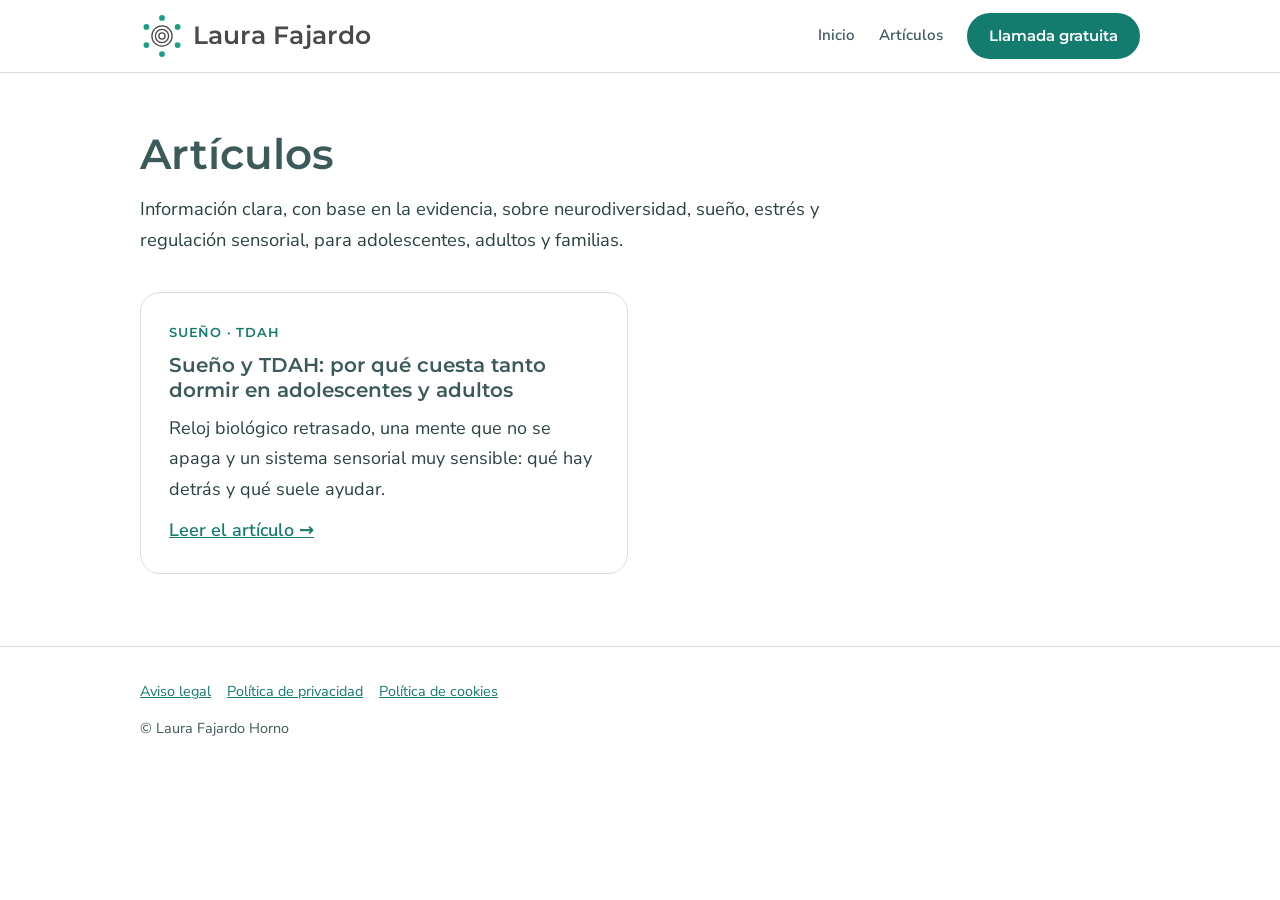
==== blog/index.html @ 9c2337bb "Añadir sección de artículos y primer artículo sobre sueño y TDAH Co-Authored-By: Claude Sonnet 5.5 <" ====
<!DOCTYPE html>
<html lang="es">
<head>
<meta charset="UTF-8">
<meta name="viewport" content="width=device-width, initial-scale=1.0">
<title>Artículos sobre neurodiversidad, sueño y regulación | Laura Fajardo</title>
<meta name="description" content="Artículos de Laura Fajardo, terapeuta ocupacional, sobre TDAH, autismo, altas capacidades, sueño, estrés y regulación sensorial, con base en la evidencia.">
<meta name="author" content="Laura Fajardo">
<link rel="canonical" href="https://www.laurafajardoto.com/blog/">
<link rel="icon" href="/marca/logo/favicon.svg" type="image/svg+xml">
<meta property="og:type" content="website">
<meta property="og:locale" content="es_ES">
<meta property="og:title" content="Artículos sobre neurodiversidad, sueño y regulación | Laura Fajardo">
<meta property="og:description" content="TDAH, autismo, altas capacidades, sueño, estrés y regulación sensorial, explicados con claridad y con base en la evidencia.">
<meta property="og:url" content="https://www.laurafajardoto.com/blog/">
<meta property="og:image" content="https://www.laurafajardoto.com/marca/subir-a-github/og-laura-fajardo.jpg">
<meta name="twitter:card" content="summary_large_image">
<link rel="preconnect" href="https://fonts.googleapis.com">
<link rel="preconnect" href="https://fonts.gstatic.com" crossorigin>
<link href="https://fonts.googleapis.com/css2?family=Montserrat:wght@500;600&family=Nunito+Sans:wght@400;600&display=swap" rel="stylesheet">
<link rel="stylesheet" href="/blog/estilos.css">
</head>
<body>

<header>
  <div class="wrap bar">
    <a href="/" aria-label="Laura Fajardo, ir al inicio">
      <svg class="logo" xmlns="http://www.w3.org/2000/svg" viewBox="0 0 560 100" role="img" aria-label="Laura Fajardo">
        <g fill="none" stroke="#4a4a4a" stroke-width="3"><circle cx="50" cy="50" r="7"/><circle cx="50" cy="50" r="15"/><circle cx="50" cy="50" r="23"/></g>
        <g fill="#16a085"><circle cx="50" cy="9" r="6.5"/><circle cx="85.5" cy="29.5" r="6.5"/><circle cx="85.5" cy="70.5" r="6.5"/><circle cx="50" cy="91" r="6.5"/><circle cx="14.5" cy="70.5" r="6.5"/><circle cx="14.5" cy="29.5" r="6.5"/></g>
        <text x="120" y="68" font-family="Montserrat, Avenir Next, Segoe UI, Arial, sans-serif" font-size="56" font-weight="600" letter-spacing="0.5" fill="#4a4a4a">Laura Fajardo</text>
      </svg>
    </a>
    <nav aria-label="Principal">
      <ul>
        <li class="oculta-movil"><a href="/">Inicio</a></li>
        <li><a href="/blog/">Artículos</a></li>
        <li><a class="btn btn-p" href="https://calendar.app.google/Lk1KQupNKWJ7DPoT9" target="_blank" rel="noopener">Llamada gratuita</a></li>
      </ul>
    </nav>
  </div>
</header>

<main>
<section class="listado">
  <div class="wrap">
    <h1>Artículos</h1>
    <p class="lead">Información clara, con base en la evidencia, sobre neurodiversidad, sueño, estrés y regulación sensorial, para adolescentes, adultos y familias.</p>
    <div class="tarjetas">
      <article class="tarjeta">
        <span class="tag">Sueño · TDAH</span>
        <h2><a href="/blog/sueno-tdah-adolescentes-adultos.html">Sueño y TDAH: por qué cuesta tanto dormir en adolescentes y adultos</a></h2>
        <p>Reloj biológico retrasado, una mente que no se apaga y un sistema sensorial muy sensible: qué hay detrás y qué suele ayudar.</p>
        <a class="mas" href="/blog/sueno-tdah-adolescentes-adultos.html">Leer el artículo →</a>
      </article>
    </div>
  </div>
</section>
</main>

<footer>
  <div class="wrap">
    <a href="/legal/aviso-legal.html">Aviso legal</a><a href="/legal/politica-de-privacidad.html">Política de privacidad</a><a href="/legal/politica-de-cookies.html">Política de cookies</a>
    <p style="margin-top:12px">© Laura Fajardo Horno</p>
  </div>
</footer>

<div class="barra-movil"><a class="btn btn-p" href="https://calendar.app.google/Lk1KQupNKWJ7DPoT9" target="_blank" rel="noopener">Reservar llamada gratuita</a></div>
</body>
</html>
---- blog/estilos.css ----
:root{
  --pizarra:#3D5A5A;
  --pizarra-profunda:#2B4242;
  --turquesa:#1BA898;
  --turquesa-profunda:#147B6F;
  --crema:#F5F3EC;
  --blanco:#fff;
  --borde:#D9DDDA;
}
*{margin:0;padding:0;box-sizing:border-box}
body{font-family:'Nunito Sans',system-ui,sans-serif;font-size:18px;line-height:1.7;color:var(--pizarra-profunda);background:var(--blanco)}
h1,h2,h3{font-family:'Montserrat',system-ui,sans-serif;font-weight:600;line-height:1.25;color:var(--pizarra)}
h1{font-size:clamp(1.8rem,4.2vw,2.6rem)}
h2{font-size:clamp(1.35rem,2.8vw,1.8rem);margin:2em 0 .6em}
h3{font-size:1.1rem;margin:1.4em 0 .4em}
p+p{margin-top:1em}
a{color:var(--turquesa-profunda)}
.wrap{max-width:1040px;margin:0 auto;padding:0 20px}
.texto{max-width:720px;margin:0 auto;padding:0 20px}
:focus-visible{outline:3px solid var(--pizarra);outline-offset:3px}

.btn{display:inline-flex;align-items:center;justify-content:center;min-height:48px;padding:12px 28px;border-radius:999px;font-family:'Montserrat',system-ui,sans-serif;font-weight:600;font-size:1rem;text-decoration:none;border:2px solid var(--turquesa-profunda);cursor:pointer}
.btn-p{background:var(--turquesa-profunda);color:#fff}
.btn-p:hover{background:var(--pizarra-profunda);border-color:var(--pizarra-profunda)}
.btn-s{background:transparent;color:var(--turquesa-profunda)}
.btn-s:hover{background:var(--turquesa-profunda);color:#fff}

header{position:sticky;top:0;z-index:10;background:var(--blanco);border-bottom:1px solid var(--borde)}
.bar{display:flex;align-items:center;justify-content:space-between;gap:16px;min-height:72px}
.logo{height:44px;width:auto;display:block}
nav ul{display:flex;gap:24px;list-style:none;align-items:center}
nav a:not(.btn){color:var(--pizarra);text-decoration:none;font-weight:600;font-size:.95rem;padding:10px 0;display:inline-block}
nav a:not(.btn):hover{color:var(--turquesa-profunda)}
nav .btn{min-height:44px;padding:8px 20px;font-size:.95rem}
@media(max-width:820px){nav li.oculta-movil{display:none}nav ul{gap:16px}}

/* artículo */
article{padding:48px 0 24px}
.migas{font-size:.9rem;color:var(--pizarra);margin-bottom:20px}
.migas a{color:var(--pizarra)}
.meta{margin:12px 0 28px;font-size:.95rem;color:var(--pizarra)}
.entradilla{font-size:1.2rem;color:var(--pizarra-profunda)}
.resumen{background:var(--crema);border-radius:20px;padding:24px 28px;margin:32px 0}
.resumen h2{margin:0 0 .5em;font-size:1.15rem}
.resumen ul{margin-left:1.2em}
.resumen li+li{margin-top:.4em}
article ul,article ol{margin:1em 0 1em 1.3em}
article li+li{margin-top:.5em}
.aviso{border-left:4px solid var(--turquesa);padding:4px 0 4px 20px;margin:28px 0;color:var(--pizarra)}
.cta{background:var(--pizarra-profunda);color:#fff;border-radius:24px;padding:36px 32px;margin:48px 0;text-align:center}
.cta h2{color:#fff;margin:0 0 .4em}
.cta p{max-width:52ch;margin-inline:auto}
.cta .btn-p{background:#fff;color:var(--pizarra-profunda);border-color:#fff;margin-top:20px}
.cta .btn-p:hover{background:var(--crema)}
.autora{display:flex;gap:20px;align-items:center;border-top:1px solid var(--borde);border-bottom:1px solid var(--borde);padding:24px 0;margin:40px 0}
.autora img{width:84px;height:84px;border-radius:50%;object-fit:cover;object-position:center 20%;flex:none}
.autora p{font-size:.98rem}
.faq details{background:var(--crema);border-radius:16px;padding:4px 20px;margin-top:12px}
.faq summary{min-height:48px;display:flex;align-items:center;cursor:pointer;font-family:'Montserrat',sans-serif;font-weight:600;color:var(--pizarra)}
.faq p{padding:0 0 16px}
.refs{font-size:.92rem;color:var(--pizarra)}
.refs li+li{margin-top:.6em}

/* listado */
.listado{padding:56px 0 72px}
.listado .lead{font-size:1.15rem;max-width:62ch;margin-top:12px}
.tarjetas{display:grid;grid-template-columns:repeat(2,1fr);gap:24px;margin-top:36px}
@media(max-width:820px){.tarjetas{grid-template-columns:1fr}}
.tarjeta{background:var(--blanco);border:1px solid var(--borde);border-radius:20px;padding:28px;display:flex;flex-direction:column;gap:10px}
.tarjeta .tag{font-family:'Montserrat',sans-serif;font-weight:600;font-size:.82rem;color:var(--turquesa-profunda);text-transform:uppercase;letter-spacing:.06em}
.tarjeta h2{margin:0;font-size:1.25rem}
.tarjeta h2 a{color:var(--pizarra);text-decoration:none}
.tarjeta h2 a:hover{color:var(--turquesa-profunda);text-decoration:underline}
.tarjeta .mas{margin-top:auto;font-weight:600}

footer{padding:32px 0;font-size:.9rem;color:var(--pizarra);border-top:1px solid var(--borde)}
footer a{margin-right:16px}
.barra-movil{display:none}
@media(max-width:820px){.barra-movil{display:block;position:fixed;left:0;right:0;bottom:0;z-index:20;padding:10px 16px calc(10px + env(safe-area-inset-bottom));background:rgba(255,255,255,.96);border-top:1px solid var(--borde)}.barra-movil .btn{width:100%}body{padding-bottom:72px}}
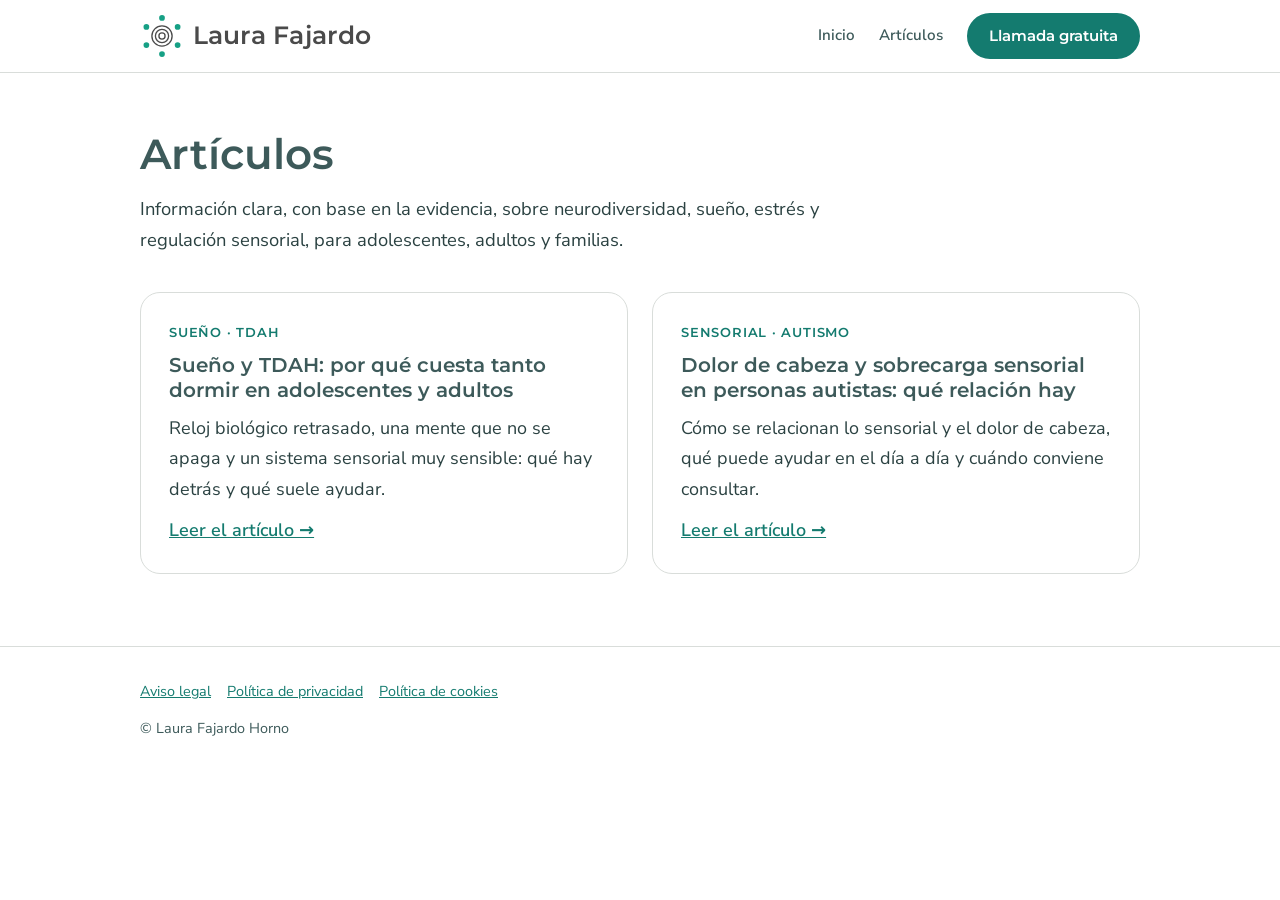
==== commit 00e8154e: "Añadir artículo sobre dolor de cabeza y sobrecarga sensorial en autismo Co-Authored-By: Claude Sonne" ====
--- a/blog/index.html
+++ b/blog/index.html
@@ -53,6 +53,12 @@
         <p>Reloj biológico retrasado, una mente que no se apaga y un sistema sensorial muy sensible: qué hay detrás y qué suele ayudar.</p>
         <a class="mas" href="/blog/sueno-tdah-adolescentes-adultos.html">Leer el artículo →</a>
       </article>
+      <article class="tarjeta">
+        <span class="tag">Sensorial · Autismo</span>
+        <h2><a href="/blog/dolor-de-cabeza-sobrecarga-sensorial-autismo.html">Dolor de cabeza y sobrecarga sensorial en personas autistas: qué relación hay</a></h2>
+        <p>Cómo se relacionan lo sensorial y el dolor de cabeza, qué puede ayudar en el día a día y cuándo conviene consultar.</p>
+        <a class="mas" href="/blog/dolor-de-cabeza-sobrecarga-sensorial-autismo.html">Leer el artículo →</a>
+      </article>
     </div>
   </div>
 </section>
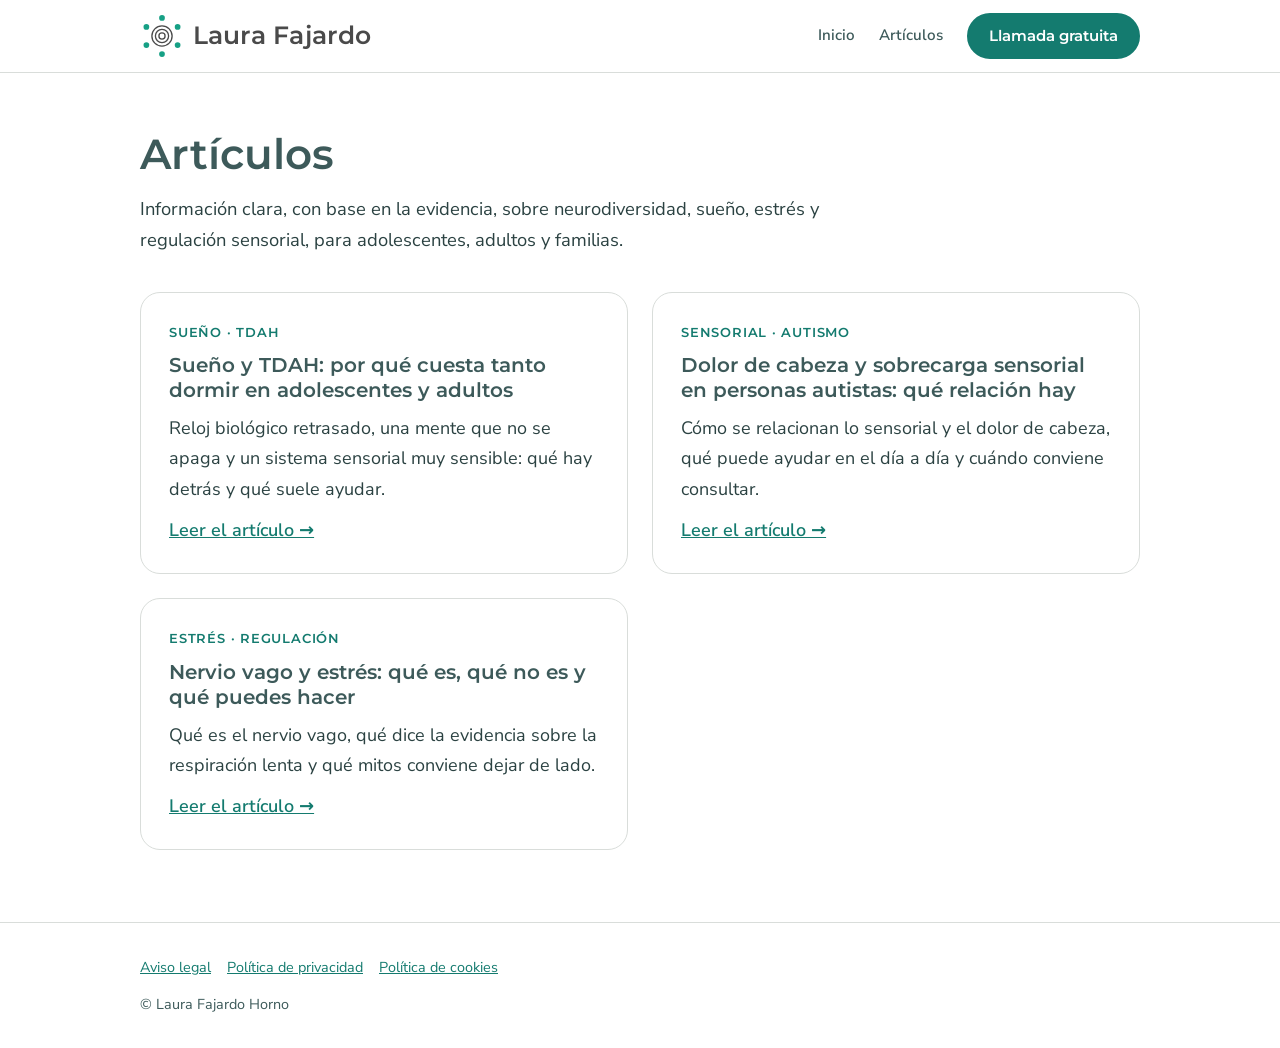
==== commit 52a69b9c: "Añadir artículo sobre nervio vago y estrés Co-Authored-By: Claude Sonnet 5.5 <noreply@anthropic.com>" ====
--- a/blog/index.html
+++ b/blog/index.html
@@ -59,6 +59,12 @@
         <p>Cómo se relacionan lo sensorial y el dolor de cabeza, qué puede ayudar en el día a día y cuándo conviene consultar.</p>
         <a class="mas" href="/blog/dolor-de-cabeza-sobrecarga-sensorial-autismo.html">Leer el artículo →</a>
       </article>
+      <article class="tarjeta">
+        <span class="tag">Estrés · Regulación</span>
+        <h2><a href="/blog/nervio-vago-estres-regulacion.html">Nervio vago y estrés: qué es, qué no es y qué puedes hacer</a></h2>
+        <p>Qué es el nervio vago, qué dice la evidencia sobre la respiración lenta y qué mitos conviene dejar de lado.</p>
+        <a class="mas" href="/blog/nervio-vago-estres-regulacion.html">Leer el artículo →</a>
+      </article>
     </div>
   </div>
 </section>
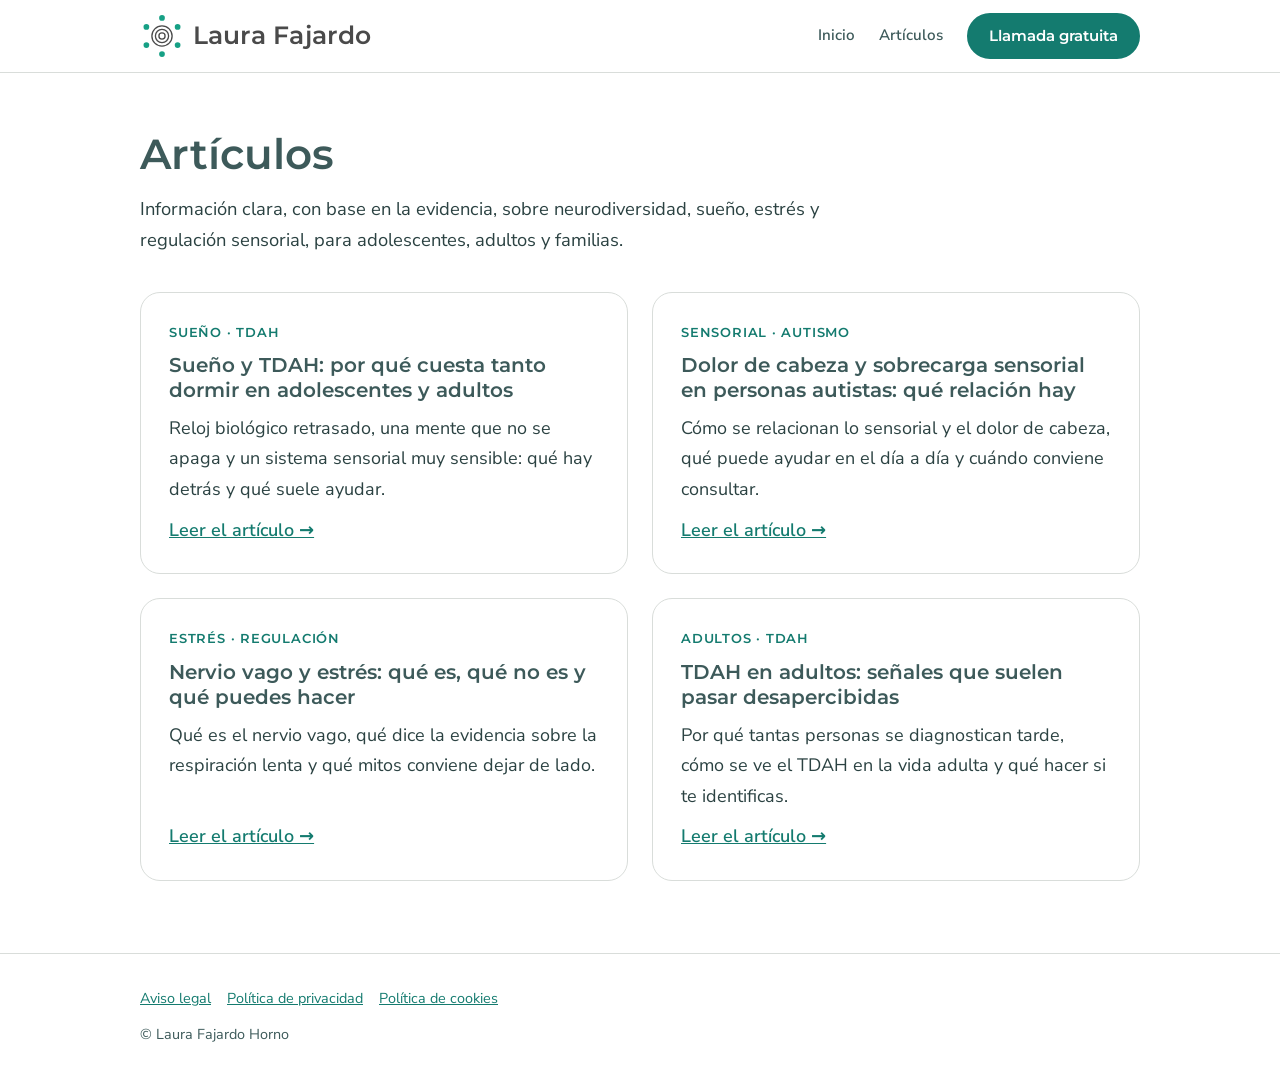
==== commit fc48a49f: "Añadir artículo sobre TDAH en adultos y optimizar títulos y estilo de los artículos Co-Authored-By: " ====
--- a/blog/index.html
+++ b/blog/index.html
@@ -3,14 +3,14 @@
 <head>
 <meta charset="UTF-8">
 <meta name="viewport" content="width=device-width, initial-scale=1.0">
-<title>Artículos sobre neurodiversidad, sueño y regulación | Laura Fajardo</title>
+<title>Artículos sobre TDAH, autismo y regulación | Laura Fajardo</title>
 <meta name="description" content="Artículos de Laura Fajardo, terapeuta ocupacional, sobre TDAH, autismo, altas capacidades, sueño, estrés y regulación sensorial, con base en la evidencia.">
 <meta name="author" content="Laura Fajardo">
 <link rel="canonical" href="https://www.laurafajardoto.com/blog/">
 <link rel="icon" href="/marca/logo/favicon.svg" type="image/svg+xml">
 <meta property="og:type" content="website">
 <meta property="og:locale" content="es_ES">
-<meta property="og:title" content="Artículos sobre neurodiversidad, sueño y regulación | Laura Fajardo">
+<meta property="og:title" content="Artículos sobre TDAH, autismo y regulación | Laura Fajardo">
 <meta property="og:description" content="TDAH, autismo, altas capacidades, sueño, estrés y regulación sensorial, explicados con claridad y con base en la evidencia.">
 <meta property="og:url" content="https://www.laurafajardoto.com/blog/">
 <meta property="og:image" content="https://www.laurafajardoto.com/marca/subir-a-github/og-laura-fajardo.jpg">
@@ -65,6 +65,12 @@
         <p>Qué es el nervio vago, qué dice la evidencia sobre la respiración lenta y qué mitos conviene dejar de lado.</p>
         <a class="mas" href="/blog/nervio-vago-estres-regulacion.html">Leer el artículo →</a>
       </article>
+      <article class="tarjeta">
+        <span class="tag">Adultos · TDAH</span>
+        <h2><a href="/blog/tdah-adultos-senales.html">TDAH en adultos: señales que suelen pasar desapercibidas</a></h2>
+        <p>Por qué tantas personas se diagnostican tarde, cómo se ve el TDAH en la vida adulta y qué hacer si te identificas.</p>
+        <a class="mas" href="/blog/tdah-adultos-senales.html">Leer el artículo →</a>
+      </article>
     </div>
   </div>
 </section>
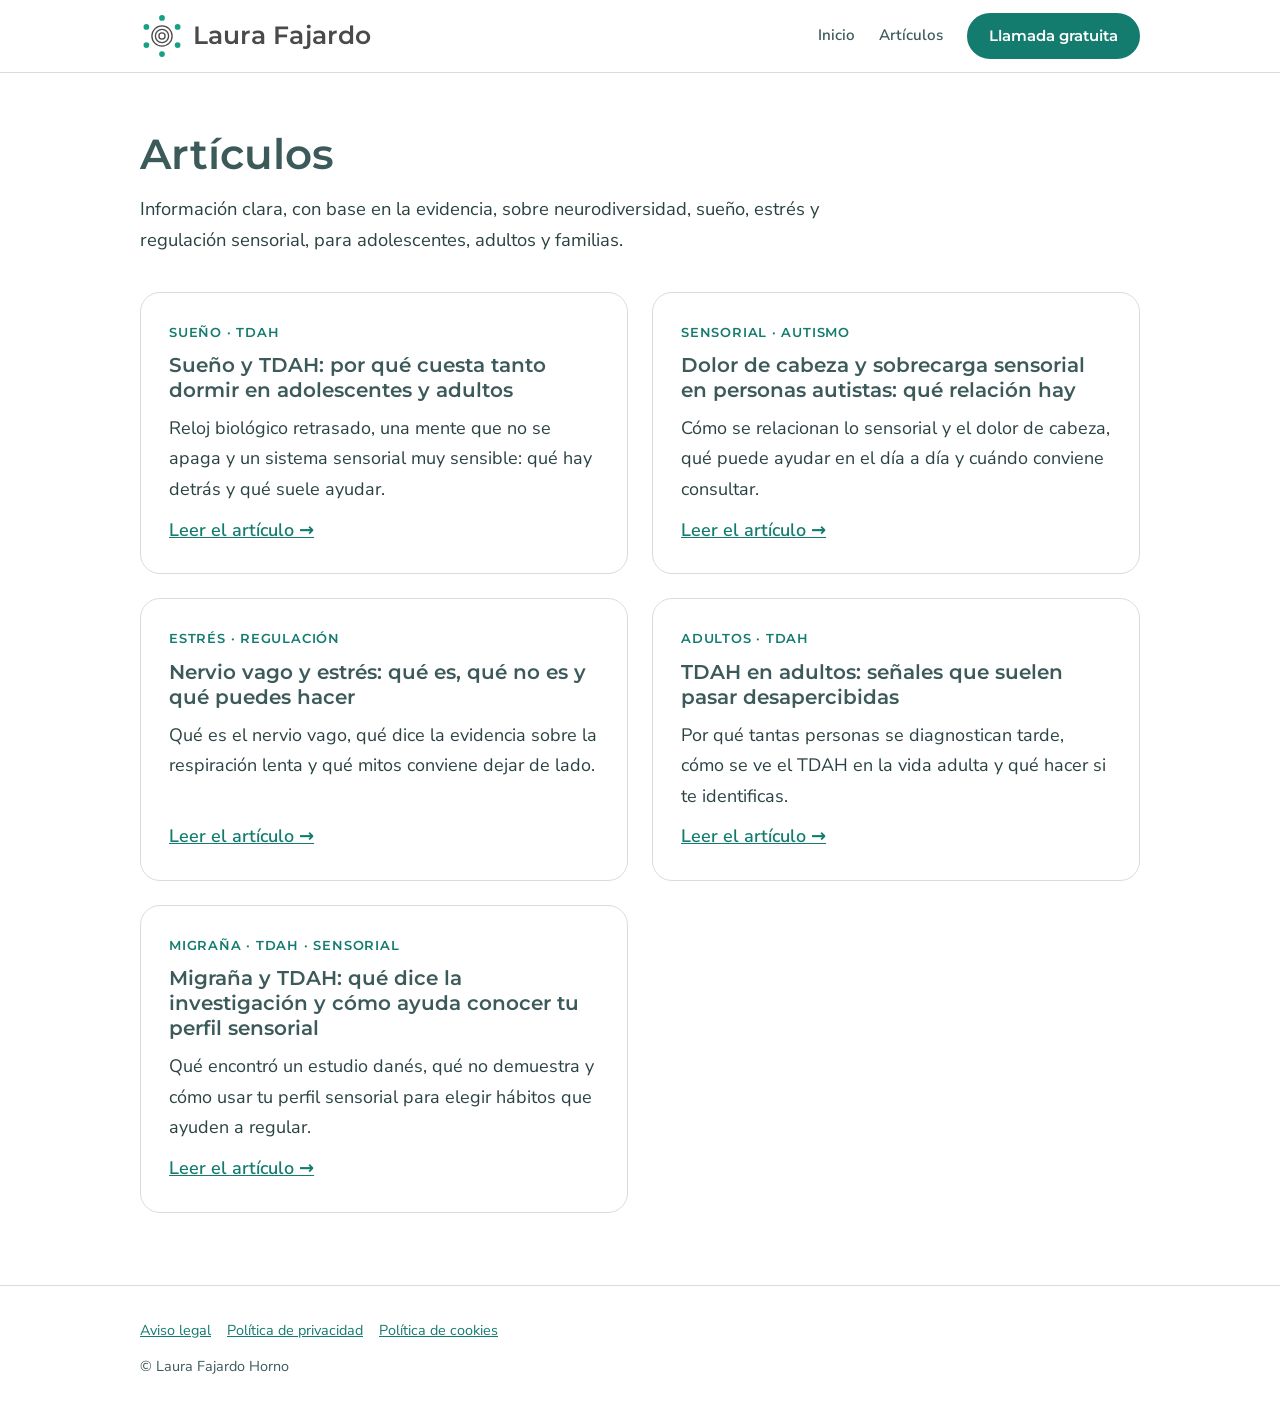
==== commit af52ebcf: "Añadir artículo sobre migraña, TDAH y perfil sensorial Co-Authored-By: Claude Sonnet 5.5 <noreply@an" ====
--- a/blog/index.html
+++ b/blog/index.html
@@ -71,6 +71,12 @@
         <p>Por qué tantas personas se diagnostican tarde, cómo se ve el TDAH en la vida adulta y qué hacer si te identificas.</p>
         <a class="mas" href="/blog/tdah-adultos-senales.html">Leer el artículo →</a>
       </article>
+      <article class="tarjeta">
+        <span class="tag">Migraña · TDAH · Sensorial</span>
+        <h2><a href="/blog/migrana-tdah-regulacion-sensorial.html">Migraña y TDAH: qué dice la investigación y cómo ayuda conocer tu perfil sensorial</a></h2>
+        <p>Qué encontró un estudio danés, qué no demuestra y cómo usar tu perfil sensorial para elegir hábitos que ayuden a regular.</p>
+        <a class="mas" href="/blog/migrana-tdah-regulacion-sensorial.html">Leer el artículo →</a>
+      </article>
     </div>
   </div>
 </section>
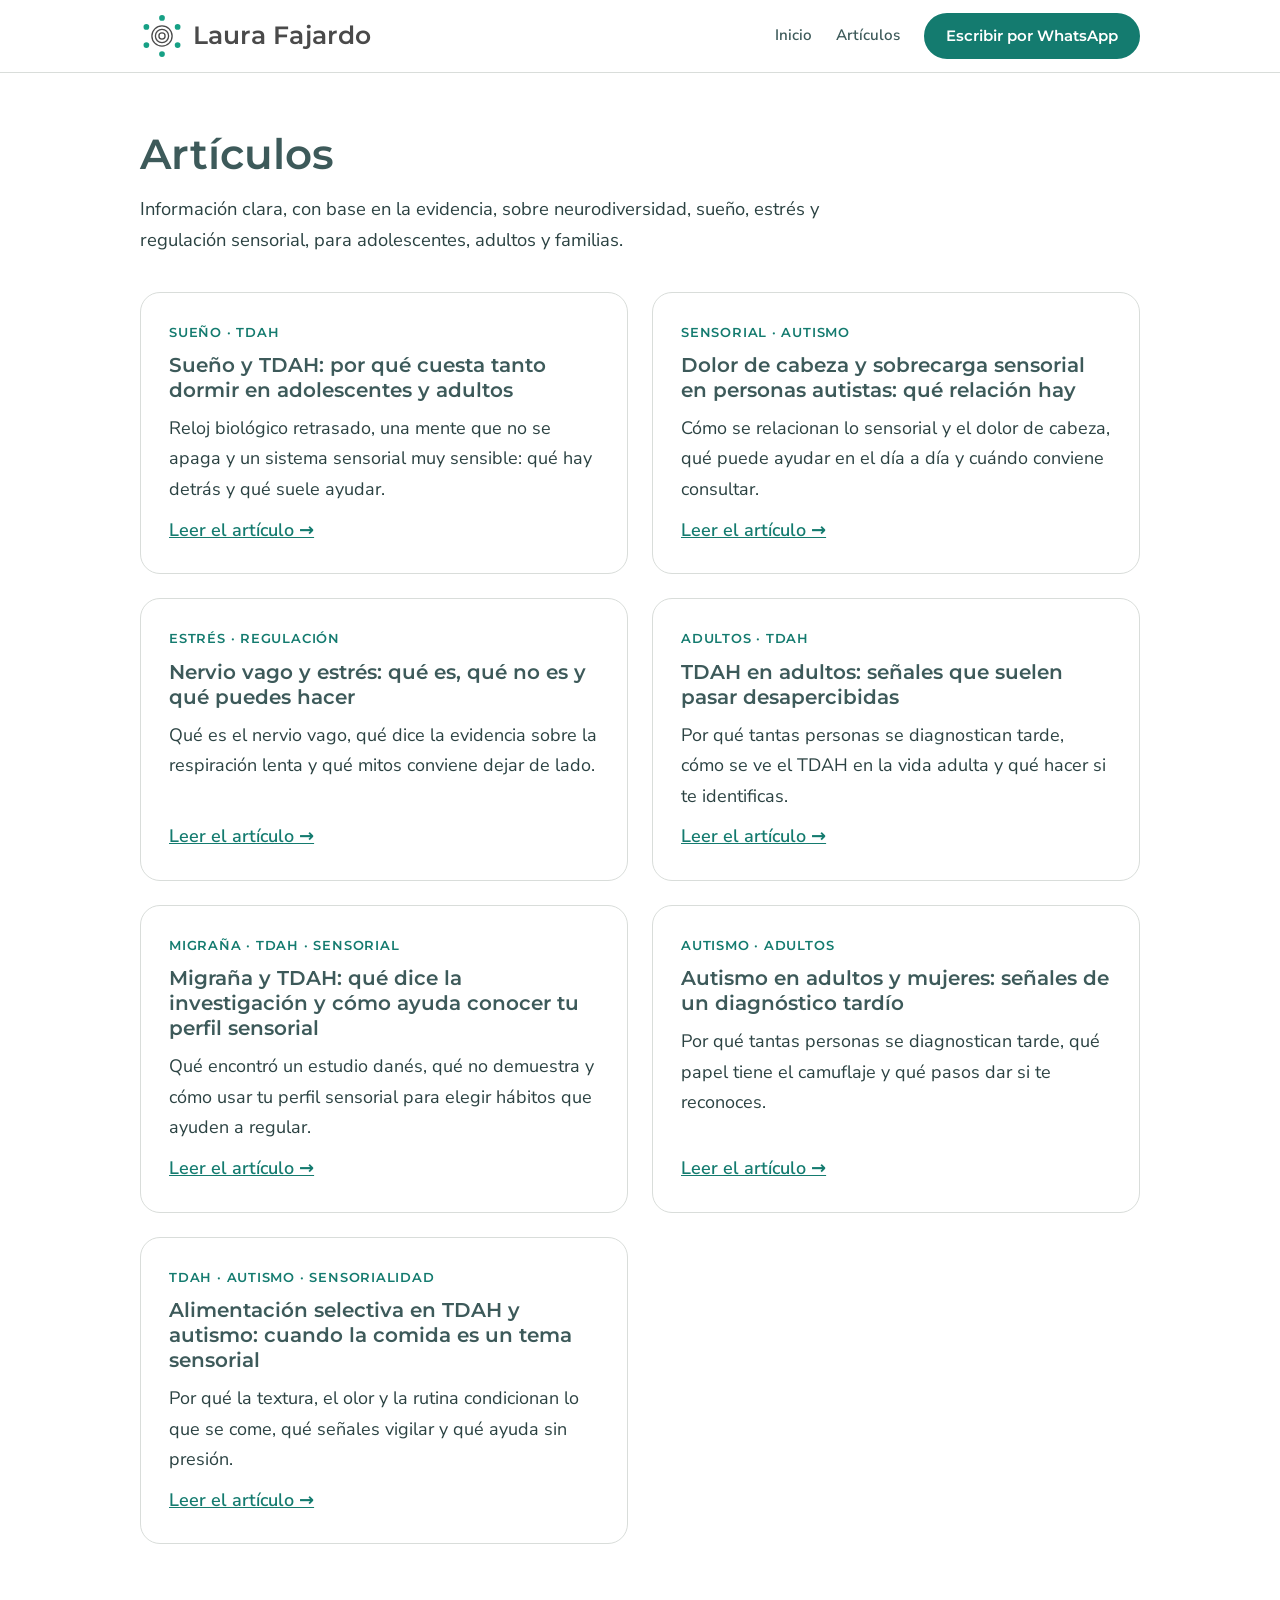
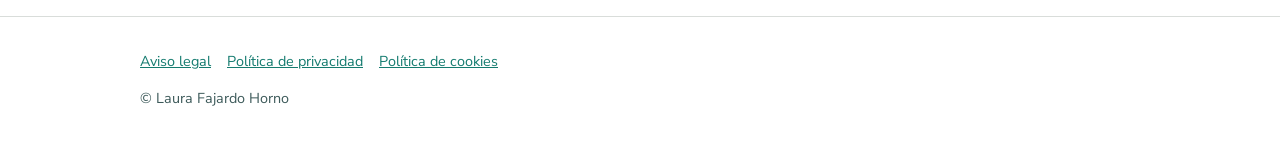
==== commit 101df1ac: "Añadir artículos de autismo en adultos y alimentación selectiva; WhatsApp como CTA principal y model" ====
--- a/blog/index.html
+++ b/blog/index.html
@@ -35,7 +35,7 @@
       <ul>
         <li class="oculta-movil"><a href="/">Inicio</a></li>
         <li><a href="/blog/">Artículos</a></li>
-        <li><a class="btn btn-p" href="https://calendar.app.google/Lk1KQupNKWJ7DPoT9" target="_blank" rel="noopener">Llamada gratuita</a></li>
+        <li><a class="btn btn-p" href="https://wa.me/34613723272?text=Hola%20Laura%2C%20he%20visto%20tu%20web%20y%20me%20gustar%C3%ADa%20hablar%20contigo%20sobre%20las%20sesiones%20online." target="_blank" rel="noopener">Escribir por WhatsApp</a></li>
       </ul>
     </nav>
   </div>
@@ -77,6 +77,18 @@
         <p>Qué encontró un estudio danés, qué no demuestra y cómo usar tu perfil sensorial para elegir hábitos que ayuden a regular.</p>
         <a class="mas" href="/blog/migrana-tdah-regulacion-sensorial.html">Leer el artículo →</a>
       </article>
+      <article class="tarjeta">
+        <span class="tag">Autismo · Adultos</span>
+        <h2><a href="/blog/autismo-adultos-mujeres-diagnostico-tardio.html">Autismo en adultos y mujeres: señales de un diagnóstico tardío</a></h2>
+        <p>Por qué tantas personas se diagnostican tarde, qué papel tiene el camuflaje y qué pasos dar si te reconoces.</p>
+        <a class="mas" href="/blog/autismo-adultos-mujeres-diagnostico-tardio.html">Leer el artículo →</a>
+      </article>
+      <article class="tarjeta">
+        <span class="tag">TDAH · Autismo · Sensorialidad</span>
+        <h2><a href="/blog/alimentacion-selectiva-sensorialidad-tdah-autismo.html">Alimentación selectiva en TDAH y autismo: cuando la comida es un tema sensorial</a></h2>
+        <p>Por qué la textura, el olor y la rutina condicionan lo que se come, qué señales vigilar y qué ayuda sin presión.</p>
+        <a class="mas" href="/blog/alimentacion-selectiva-sensorialidad-tdah-autismo.html">Leer el artículo →</a>
+      </article>
     </div>
   </div>
 </section>
@@ -89,6 +101,6 @@
   </div>
 </footer>
 
-<div class="barra-movil"><a class="btn btn-p" href="https://calendar.app.google/Lk1KQupNKWJ7DPoT9" target="_blank" rel="noopener">Reservar llamada gratuita</a></div>
+<div class="barra-movil"><a class="btn btn-p" href="https://wa.me/34613723272?text=Hola%20Laura%2C%20he%20visto%20tu%20web%20y%20me%20gustar%C3%ADa%20hablar%20contigo%20sobre%20las%20sesiones%20online." target="_blank" rel="noopener">Escribir por WhatsApp</a></div>
 </body>
 </html>
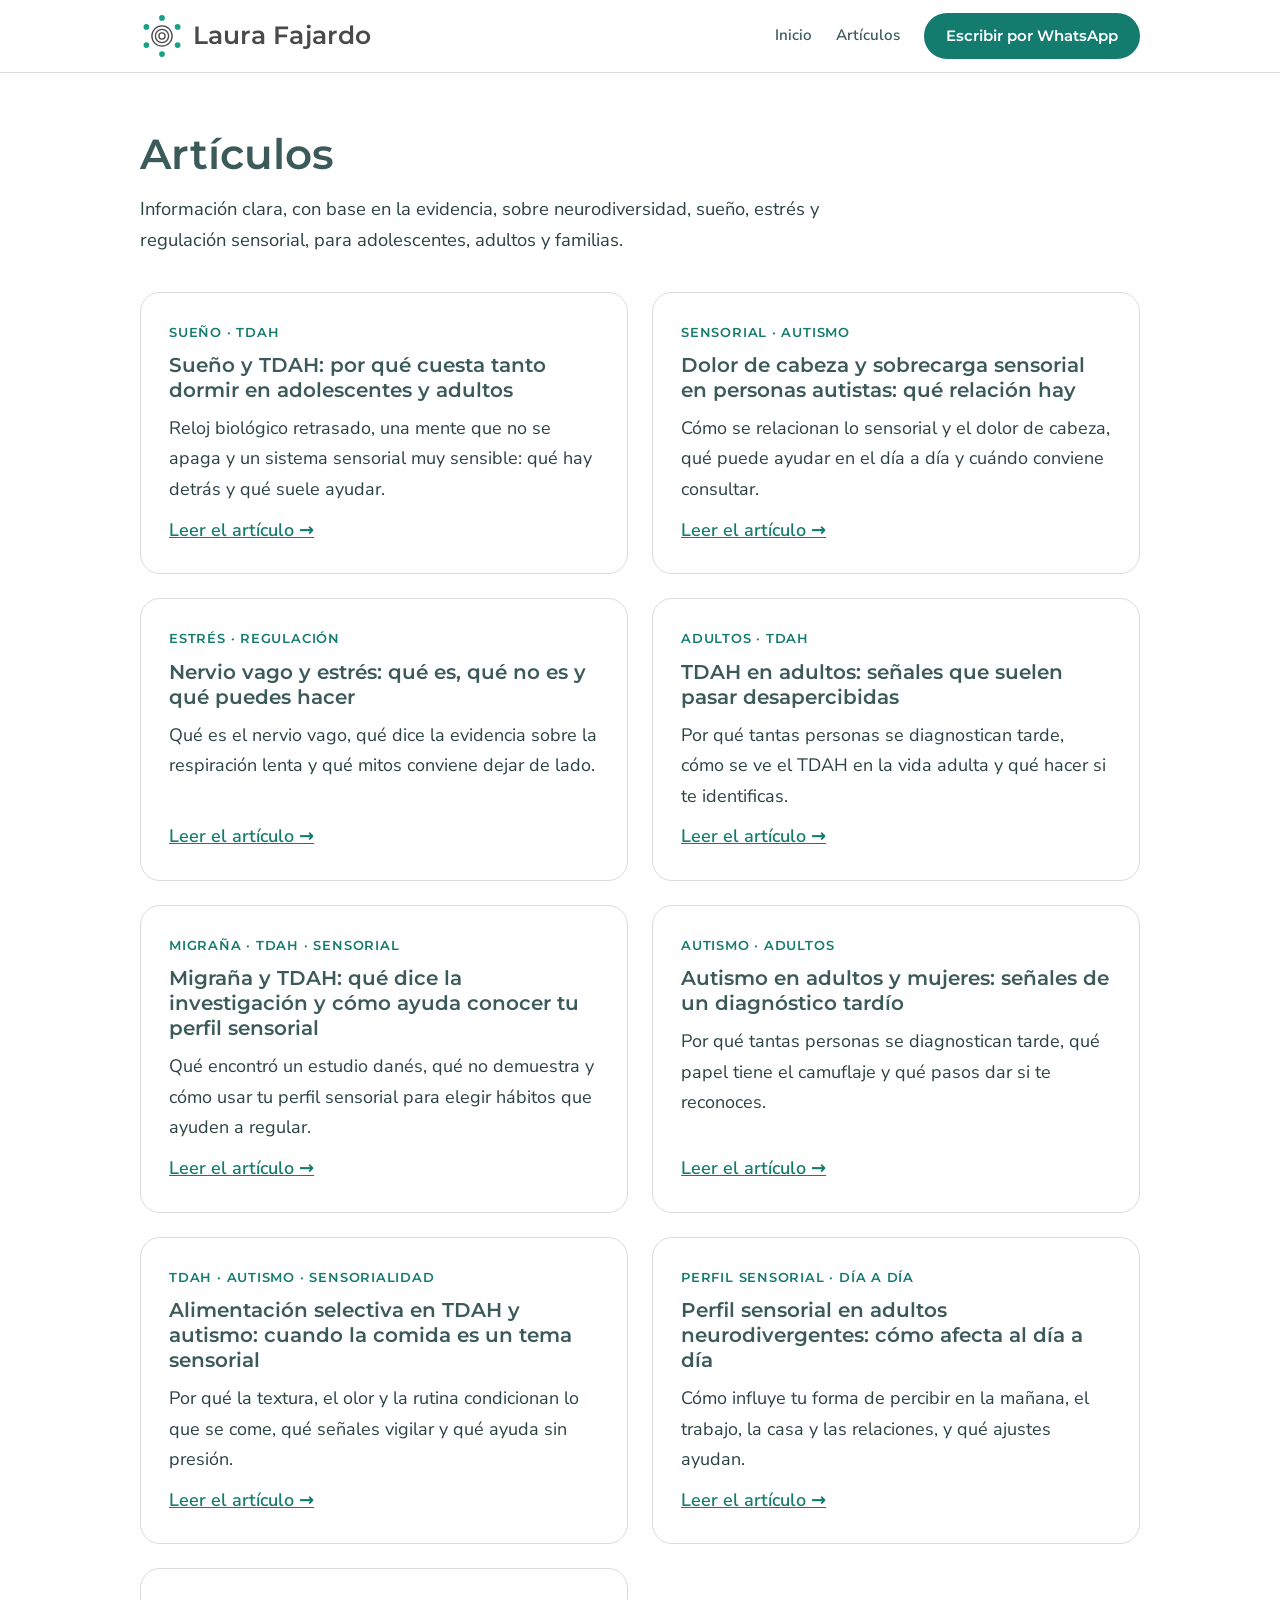
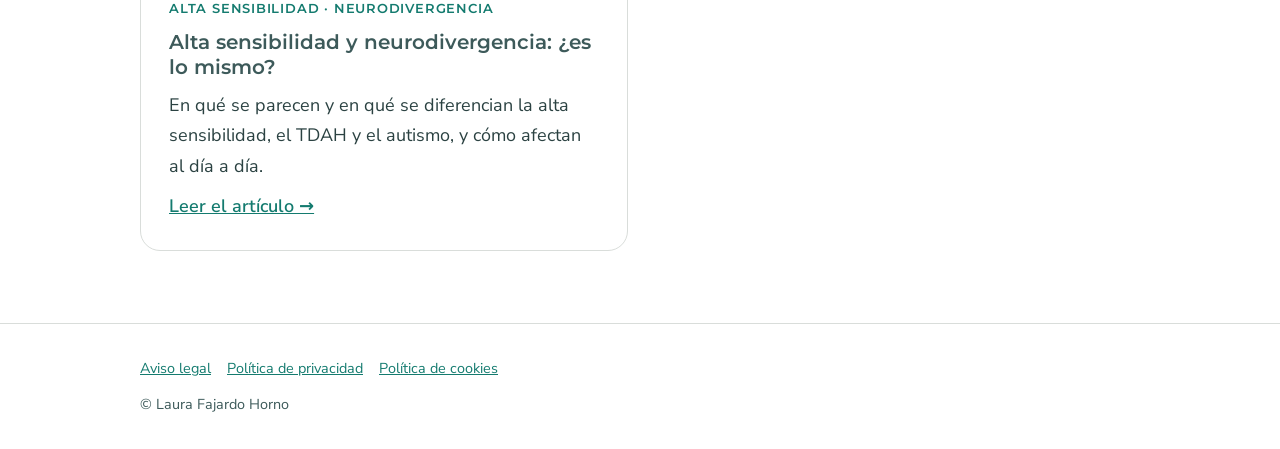
==== commit 4def418f: "Añadir artículos sobre perfil sensorial en adultos y alta sensibilidad Co-Authored-By: Claude Sonnet" ====
--- a/blog/index.html
+++ b/blog/index.html
@@ -89,6 +89,18 @@
         <p>Por qué la textura, el olor y la rutina condicionan lo que se come, qué señales vigilar y qué ayuda sin presión.</p>
         <a class="mas" href="/blog/alimentacion-selectiva-sensorialidad-tdah-autismo.html">Leer el artículo →</a>
       </article>
+      <article class="tarjeta">
+        <span class="tag">Perfil sensorial · Día a día</span>
+        <h2><a href="/blog/perfil-sensorial-adultos-dia-a-dia.html">Perfil sensorial en adultos neurodivergentes: cómo afecta al día a día</a></h2>
+        <p>Cómo influye tu forma de percibir en la mañana, el trabajo, la casa y las relaciones, y qué ajustes ayudan.</p>
+        <a class="mas" href="/blog/perfil-sensorial-adultos-dia-a-dia.html">Leer el artículo →</a>
+      </article>
+      <article class="tarjeta">
+        <span class="tag">Alta sensibilidad · Neurodivergencia</span>
+        <h2><a href="/blog/alta-sensibilidad-neurodivergencia.html">Alta sensibilidad y neurodivergencia: ¿es lo mismo?</a></h2>
+        <p>En qué se parecen y en qué se diferencian la alta sensibilidad, el TDAH y el autismo, y cómo afectan al día a día.</p>
+        <a class="mas" href="/blog/alta-sensibilidad-neurodivergencia.html">Leer el artículo →</a>
+      </article>
     </div>
   </div>
 </section>
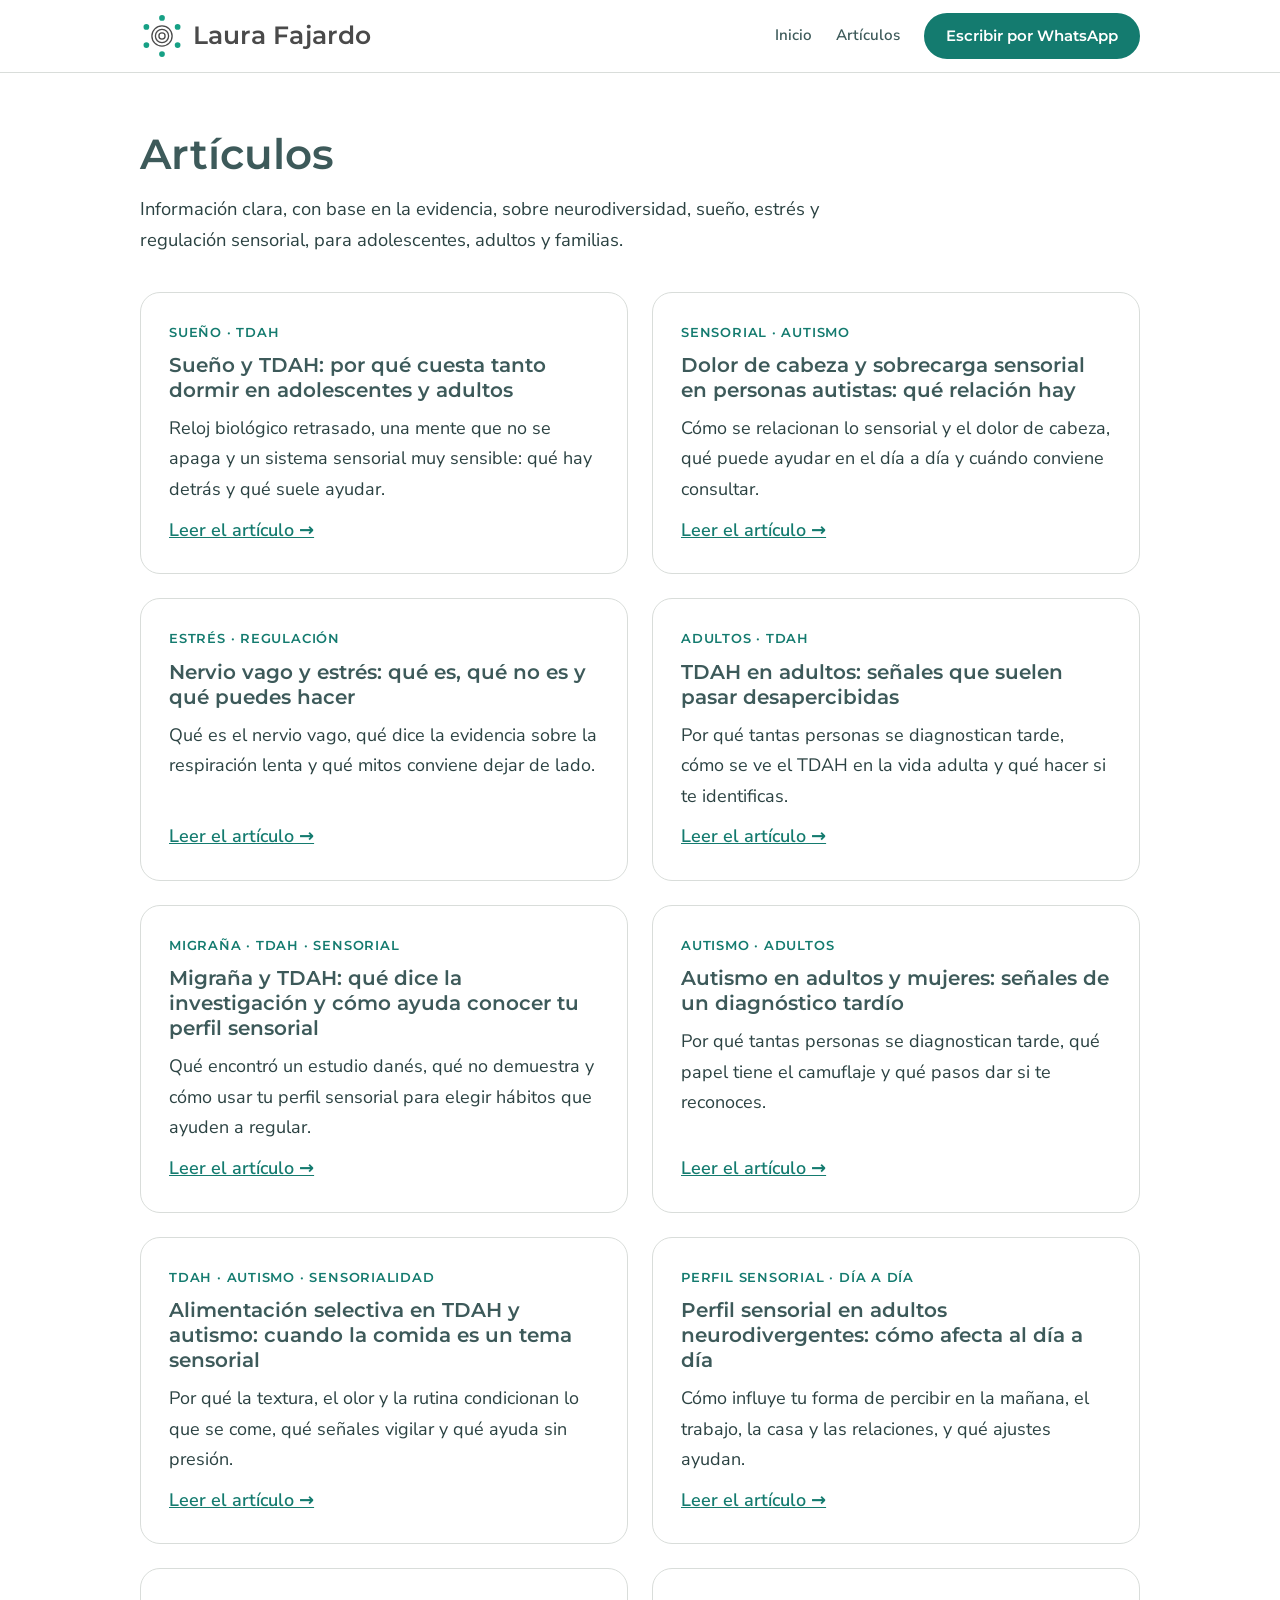
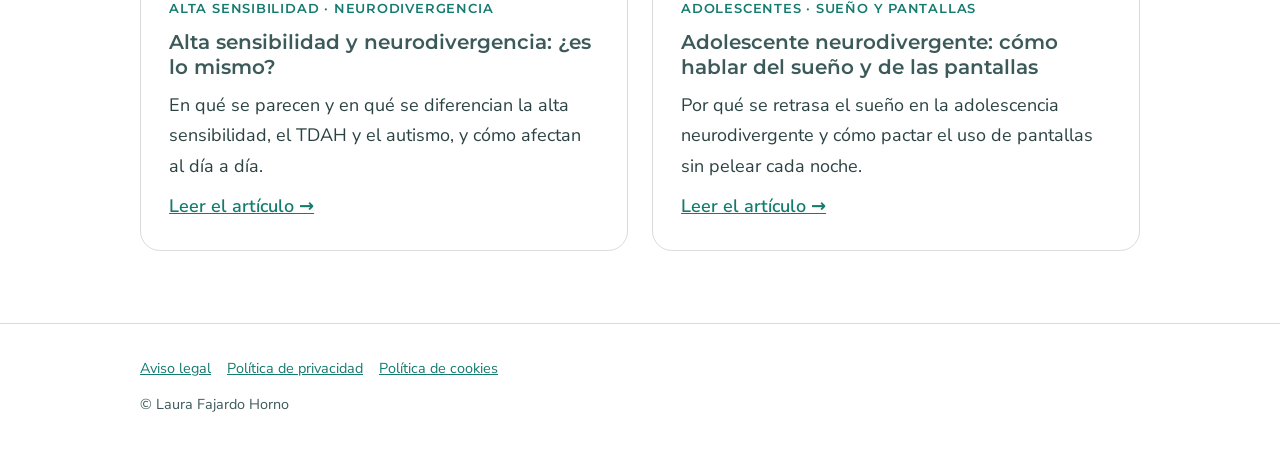
==== commit 1f99c2bf: "Enlazar artículos desde la portada y añadir artículo sobre adolescentes, sueño y pantallas Co-Author" ====
--- a/blog/index.html
+++ b/blog/index.html
@@ -101,6 +101,12 @@
         <p>En qué se parecen y en qué se diferencian la alta sensibilidad, el TDAH y el autismo, y cómo afectan al día a día.</p>
         <a class="mas" href="/blog/alta-sensibilidad-neurodivergencia.html">Leer el artículo →</a>
       </article>
+      <article class="tarjeta">
+        <span class="tag">Adolescentes · Sueño y pantallas</span>
+        <h2><a href="/blog/adolescente-neurodivergente-sueno-pantallas.html">Adolescente neurodivergente: cómo hablar del sueño y de las pantallas</a></h2>
+        <p>Por qué se retrasa el sueño en la adolescencia neurodivergente y cómo pactar el uso de pantallas sin pelear cada noche.</p>
+        <a class="mas" href="/blog/adolescente-neurodivergente-sueno-pantallas.html">Leer el artículo →</a>
+      </article>
     </div>
   </div>
 </section>
